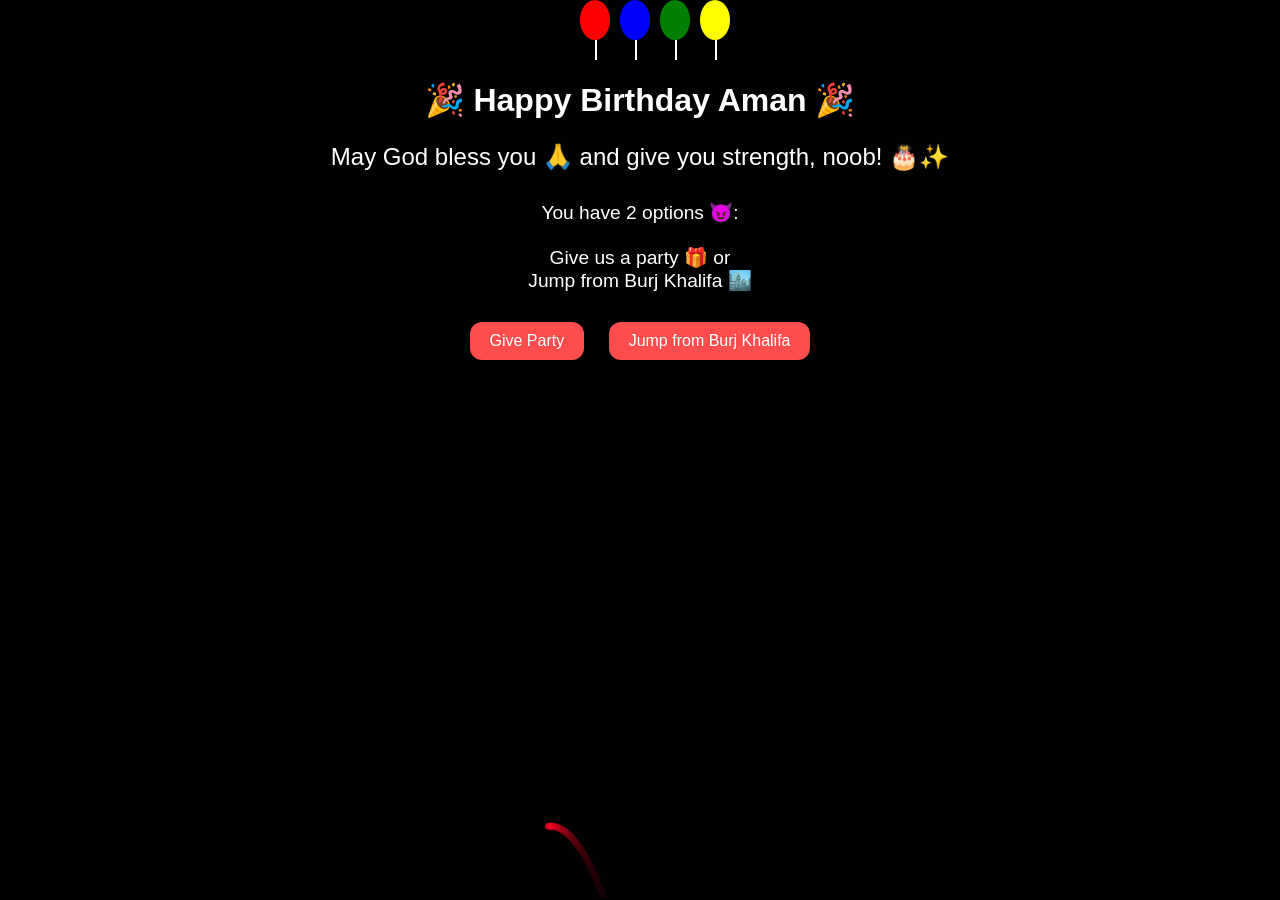
==== index.html @ de8fa401 "Add files via upload" ====
<!DOCTYPE html>
<html lang="en">
<head>
  <meta charset="UTF-8" />
  <meta name="viewport" content="width=device-width, initial-scale=1.0"/>
  <title>Happy Birthday Aman</title>
  <link rel="stylesheet" href="style.css" />
</head>
<body>
  <canvas id="fireworks-canvas"></canvas>

  <audio id="bg-music" autoplay loop>
    <source src="bg.mp3" type="audio/mp3" />
    Your browser does not support the audio element.
  </audio>

  <div class="balloons-container">
    <div class="balloon red"></div>
    <div class="balloon blue"></div>
    <div class="balloon green"></div>
    <div class="balloon yellow"></div>
  </div>

  <div class="main-message">
    <h1>🎉 Happy Birthday Aman 🎉</h1>
    <p class="typing">May God bless you 🙏 and give you strength, noob! 🎂✨</p>
    <p class="question">You have 2 options 😈:<br><br>Give us a party 🎁 or<br>Jump from Burj Khalifa 🏙️</p>

    <div class="buttons">
      <button onclick="showResponse('party')">Give Party</button>
      <button onclick="showResponse('jump')">Jump from Burj Khalifa</button>
    </div>

    <p class="response" id="responseBox"></p>
  </div>

  <script src="script.js"></script>
</body>
</html>
---- style.css ----
body {
  margin: 0;
  padding: 0;
  font-family: 'Segoe UI', sans-serif;
  color: white;
  background: linear-gradient(135deg, #1a1a2e, #16213e);
  overflow: hidden;
  text-align: center;
}

canvas#fireworks-canvas {
  position: fixed;
  top: 0;
  left: 0;
  z-index: 0;
  width: 100vw;
  height: 100vh;
  pointer-events: none;
}

.main-message {
  position: relative;
  z-index: 2;
  padding-top: 60px;
}

.typing {
  font-size: 1.5rem;
}

.question {
  margin-top: 30px;
  font-size: 1.2rem;
}

.buttons button {
  padding: 10px 20px;
  margin: 10px;
  font-size: 1rem;
  cursor: pointer;
  border: none;
  border-radius: 12px;
  background-color: #ff4d4d;
  color: white;
  transition: background 0.3s;
}
.buttons button:hover {
  background-color: #ff1a1a;
}

.response {
  margin-top: 20px;
  font-size: 1.2rem;
}

.balloons-container {
  position: absolute;
  top: 0;
  left: 50%;
  transform: translateX(-50%);
  z-index: 2;
}

.balloon {
  width: 30px;
  height: 40px;
  border-radius: 50% 50% 50% 50%;
  position: absolute;
  animation: float 6s ease-in-out infinite;
}

.balloon::after {
  content: '';
  position: absolute;
  bottom: -20px;
  left: 50%;
  width: 2px;
  height: 20px;
  background: white;
}

.balloon.red { background: red; left: -60px; animation-delay: 0s; }
.balloon.blue { background: blue; left: -20px; animation-delay: 1s; }
.balloon.green { background: green; left: 20px; animation-delay: 2s; }
.balloon.yellow { background: yellow; left: 60px; animation-delay: 3s; }

@keyframes float {
  0% { transform: translateY(0) rotate(0); }
  50% { transform: translateY(-200px) rotate(20deg); }
  100% { transform: translateY(0) rotate(-20deg); }
}
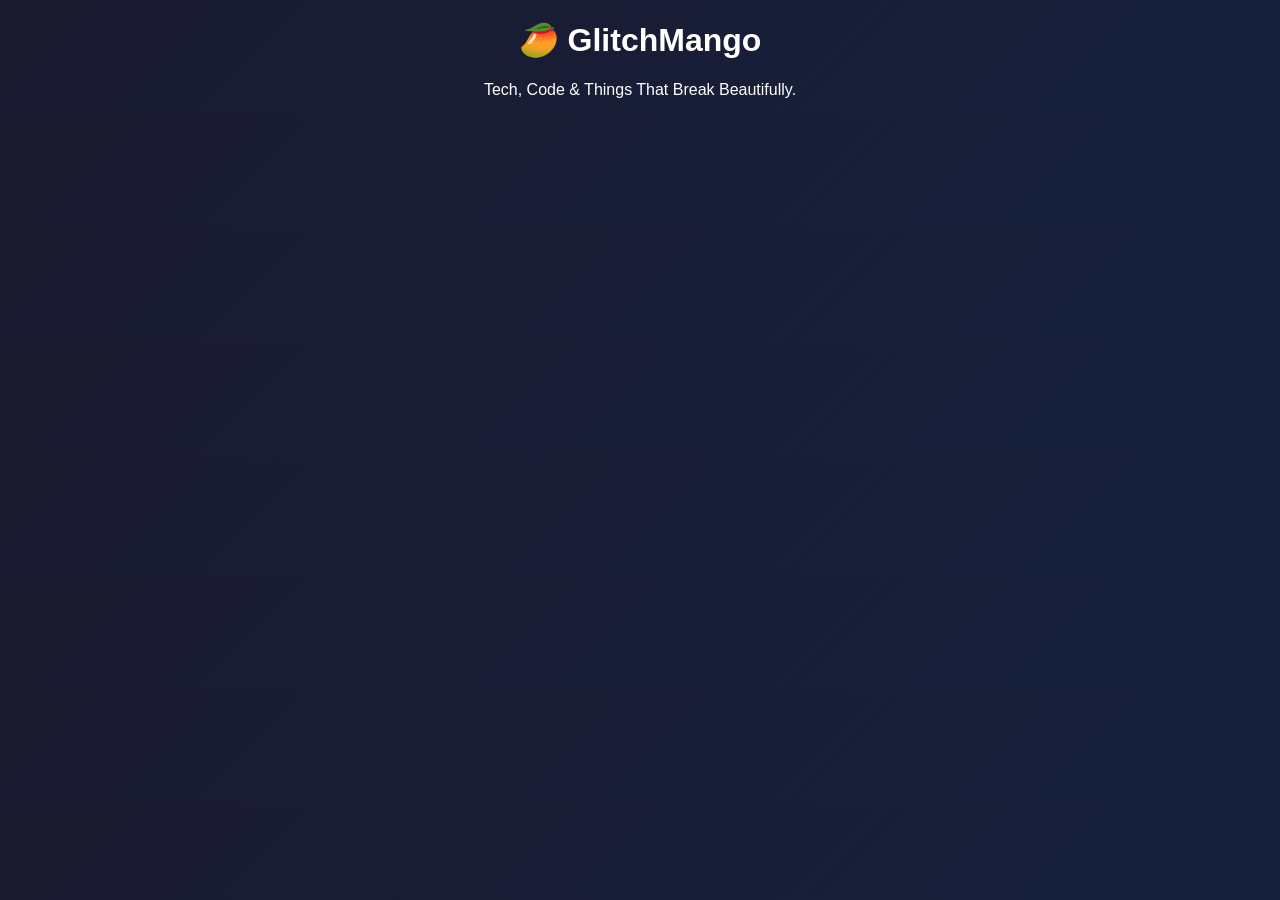
==== commit bd5fc57b: "Convert repository to GlitchMango site" ====
--- a/index.html
+++ b/index.html
@@ -1,39 +1,5 @@
 <!DOCTYPE html>
 <html lang="en">
-<head>
-  <meta charset="UTF-8" />
-  <meta name="viewport" content="width=device-width, initial-scale=1.0"/>
-  <title>Happy Birthday Aman</title>
-  <link rel="stylesheet" href="style.css" />
-</head>
-<body>
-  <canvas id="fireworks-canvas"></canvas>
-
-  <audio id="bg-music" autoplay loop>
-    <source src="bg.mp3" type="audio/mp3" />
-    Your browser does not support the audio element.
-  </audio>
-
-  <div class="balloons-container">
-    <div class="balloon red"></div>
-    <div class="balloon blue"></div>
-    <div class="balloon green"></div>
-    <div class="balloon yellow"></div>
-  </div>
-
-  <div class="main-message">
-    <h1>🎉 Happy Birthday Aman 🎉</h1>
-    <p class="typing">May God bless you 🙏 and give you strength, noob! 🎂✨</p>
-    <p class="question">You have 2 options 😈:<br><br>Give us a party 🎁 or<br>Jump from Burj Khalifa 🏙️</p>
-
-    <div class="buttons">
-      <button onclick="showResponse('party')">Give Party</button>
-      <button onclick="showResponse('jump')">Jump from Burj Khalifa</button>
-    </div>
-
-    <p class="response" id="responseBox"></p>
-  </div>
-
-  <script src="script.js"></script>
-</body>
+<head><meta charset="UTF-8"><meta name="viewport" content="width=device-width, initial-scale=1.0"><title>GlitchMango</title><link rel="stylesheet" href="style.css"></head>
+<body><main><h1>🥭 GlitchMango</h1><p>Tech, Code & Things That Break Beautifully.</p></main></body>
 </html>
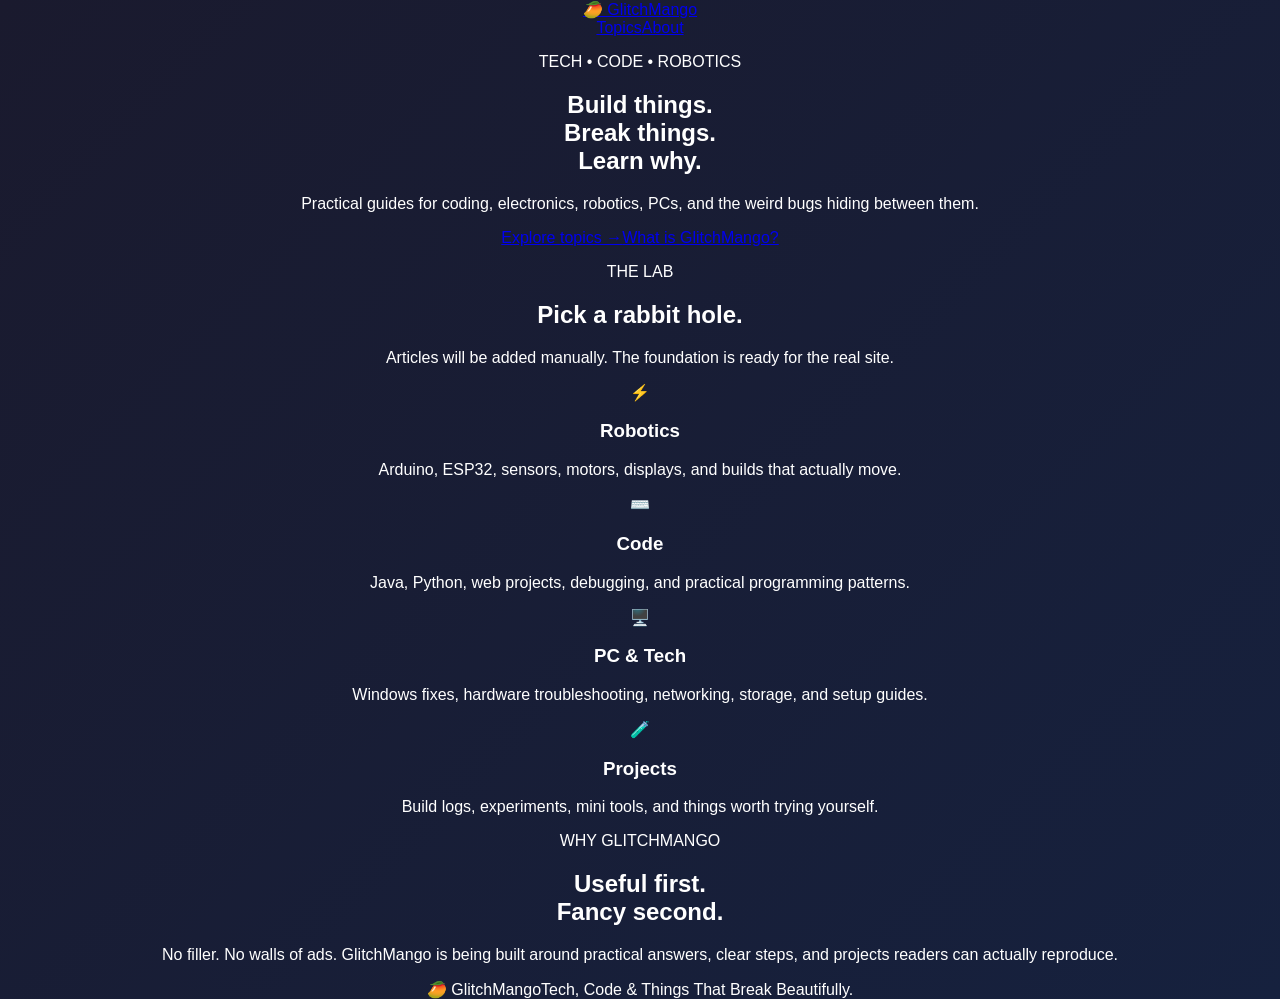
==== commit 1cb87ffe: "feat: make GlitchMango the main site" ====
--- a/index.html
+++ b/index.html
@@ -1,5 +1,17 @@
-<!DOCTYPE html>
+<!doctype html>
 <html lang="en">
-<head><meta charset="UTF-8"><meta name="viewport" content="width=device-width, initial-scale=1.0"><title>GlitchMango</title><link rel="stylesheet" href="style.css"></head>
-<body><main><h1>🥭 GlitchMango</h1><p>Tech, Code & Things That Break Beautifully.</p></main></body>
-</html>
+<head>
+<meta charset="UTF-8"><meta name="viewport" content="width=device-width,initial-scale=1">
+<meta name="description" content="GlitchMango — Tech, Code & Things That Break Beautifully.">
+<title>GlitchMango 🥭 | Tech, Code & Things That Break Beautifully</title>
+<link rel="stylesheet" href="style.css">
+</head>
+<body>
+<header class="site-nav"><a class="brand" href="#top">🥭 GlitchMango</a><nav><a href="#topics">Topics</a><a href="#about">About</a></nav></header>
+<main id="top">
+<section class="hero"><div class="grid"></div><div class="hero-copy"><p class="eyebrow">TECH • CODE • ROBOTICS</p><h1>Build things.<br><b>Break things.</b><br>Learn why.</h1><p class="lede">Practical guides for coding, electronics, robotics, PCs, and the weird bugs hiding between them.</p><div class="buttons"><a class="btn primary" href="#topics">Explore topics →</a><a class="btn" href="#about">What is GlitchMango?</a></div></div><i class="orb one"></i><i class="orb two"></i></section>
+<section id="topics" class="section"><div class="section-head"><div><p class="eyebrow">THE LAB</p><h2>Pick a rabbit hole.</h2></div><p>Articles will be added manually. The foundation is ready for the real site.</p></div><div class="cards"><article><span>⚡</span><h3>Robotics</h3><p>Arduino, ESP32, sensors, motors, displays, and builds that actually move.</p></article><article><span>⌨️</span><h3>Code</h3><p>Java, Python, web projects, debugging, and practical programming patterns.</p></article><article><span>🖥️</span><h3>PC & Tech</h3><p>Windows fixes, hardware troubleshooting, networking, storage, and setup guides.</p></article><article><span>🧪</span><h3>Projects</h3><p>Build logs, experiments, mini tools, and things worth trying yourself.</p></article></div></section>
+<section id="about" class="section about"><div><p class="eyebrow">WHY GLITCHMANGO</p><h2>Useful first.<br>Fancy second.</h2></div><p>No filler. No walls of ads. GlitchMango is being built around practical answers, clear steps, and projects readers can actually reproduce.</p></section>
+</main><footer><span>🥭 GlitchMango</span><span>Tech, Code & Things That Break Beautifully.</span></footer>
+<script>document.querySelectorAll('a[href^="#"]').forEach(a=>a.addEventListener('click',e=>{const el=document.querySelector(a.getAttribute('href'));if(el){e.preventDefault();el.scrollIntoView({behavior:'smooth'})}}));</script>
+</body></html>
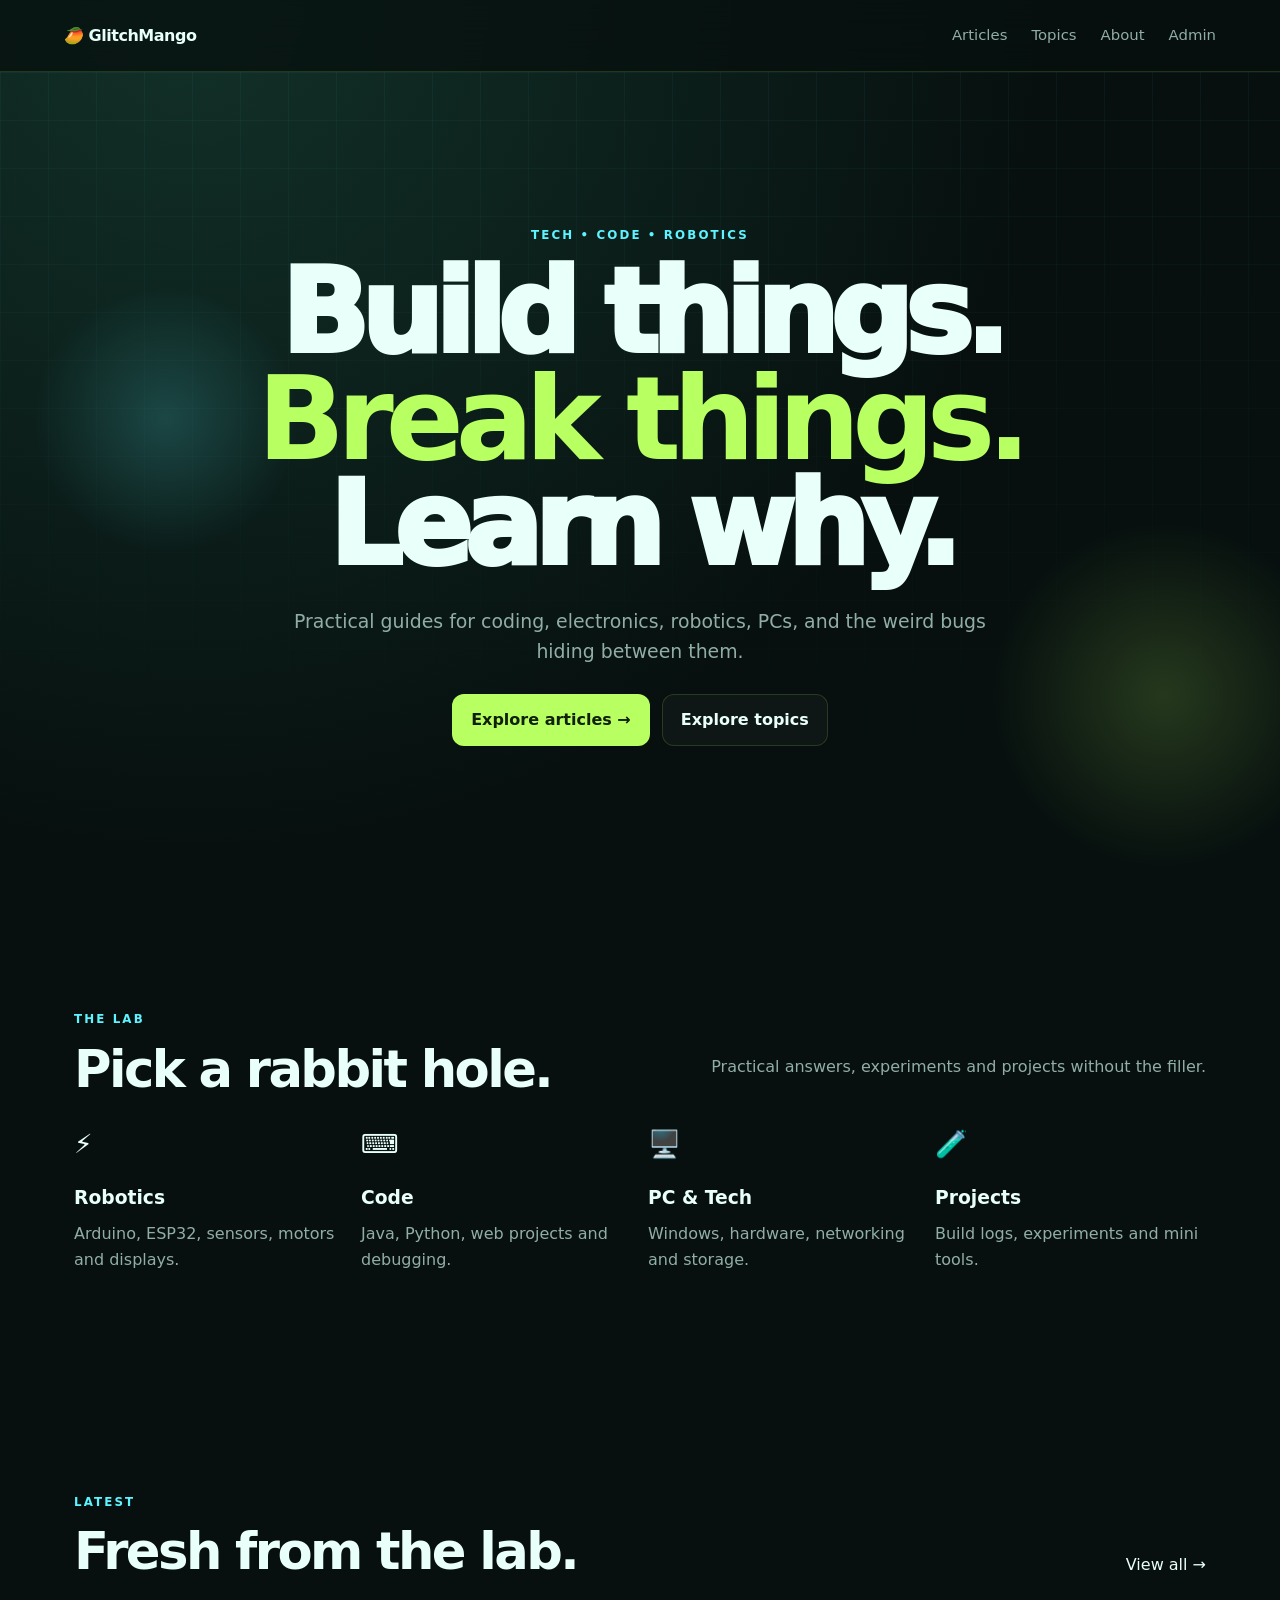
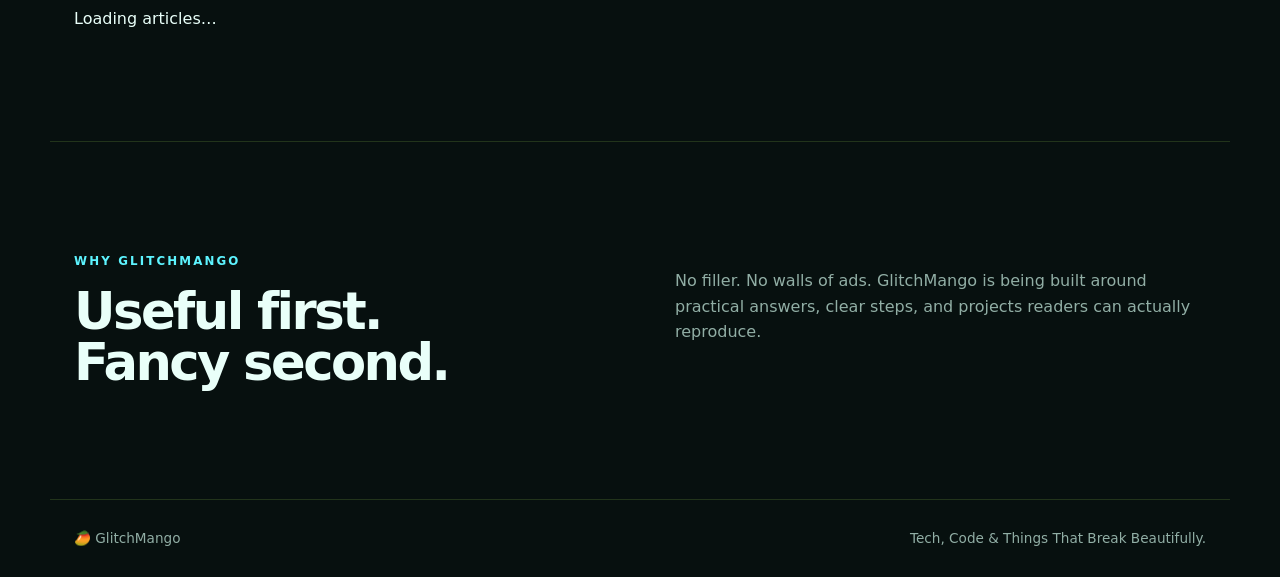
==== commit dcaae072: "feat: connect homepage to article system" ====
--- a/index.html
+++ b/index.html
@@ -1,17 +1 @@
-<!doctype html>
-<html lang="en">
-<head>
-<meta charset="UTF-8"><meta name="viewport" content="width=device-width,initial-scale=1">
-<meta name="description" content="GlitchMango — Tech, Code & Things That Break Beautifully.">
-<title>GlitchMango 🥭 | Tech, Code & Things That Break Beautifully</title>
-<link rel="stylesheet" href="style.css">
-</head>
-<body>
-<header class="site-nav"><a class="brand" href="#top">🥭 GlitchMango</a><nav><a href="#topics">Topics</a><a href="#about">About</a></nav></header>
-<main id="top">
-<section class="hero"><div class="grid"></div><div class="hero-copy"><p class="eyebrow">TECH • CODE • ROBOTICS</p><h1>Build things.<br><b>Break things.</b><br>Learn why.</h1><p class="lede">Practical guides for coding, electronics, robotics, PCs, and the weird bugs hiding between them.</p><div class="buttons"><a class="btn primary" href="#topics">Explore topics →</a><a class="btn" href="#about">What is GlitchMango?</a></div></div><i class="orb one"></i><i class="orb two"></i></section>
-<section id="topics" class="section"><div class="section-head"><div><p class="eyebrow">THE LAB</p><h2>Pick a rabbit hole.</h2></div><p>Articles will be added manually. The foundation is ready for the real site.</p></div><div class="cards"><article><span>⚡</span><h3>Robotics</h3><p>Arduino, ESP32, sensors, motors, displays, and builds that actually move.</p></article><article><span>⌨️</span><h3>Code</h3><p>Java, Python, web projects, debugging, and practical programming patterns.</p></article><article><span>🖥️</span><h3>PC & Tech</h3><p>Windows fixes, hardware troubleshooting, networking, storage, and setup guides.</p></article><article><span>🧪</span><h3>Projects</h3><p>Build logs, experiments, mini tools, and things worth trying yourself.</p></article></div></section>
-<section id="about" class="section about"><div><p class="eyebrow">WHY GLITCHMANGO</p><h2>Useful first.<br>Fancy second.</h2></div><p>No filler. No walls of ads. GlitchMango is being built around practical answers, clear steps, and projects readers can actually reproduce.</p></section>
-</main><footer><span>🥭 GlitchMango</span><span>Tech, Code & Things That Break Beautifully.</span></footer>
-<script>document.querySelectorAll('a[href^="#"]').forEach(a=>a.addEventListener('click',e=>{const el=document.querySelector(a.getAttribute('href'));if(el){e.preventDefault();el.scrollIntoView({behavior:'smooth'})}}));</script>
-</body></html>+<!doctype html><html lang="en"><head><meta charset="utf-8"><meta name="viewport" content="width=device-width,initial-scale=1"><meta name="description" content="GlitchMango — Tech, Code & Things That Break Beautifully."><title>GlitchMango 🥭 | Tech, Code & Things That Break Beautifully</title><link rel="stylesheet" href="style.css"></head><body><header class="site-nav"><a class="brand" href="/">🥭 GlitchMango</a><nav><a href="/articles.html">Articles</a><a href="#topics">Topics</a><a href="#about">About</a><a href="/admin.html">Admin</a></nav></header><main><section class="hero"><div class="grid"></div><div class="hero-copy"><p class="eyebrow">TECH • CODE • ROBOTICS</p><h1>Build things.<br><b>Break things.</b><br>Learn why.</h1><p class="lede">Practical guides for coding, electronics, robotics, PCs, and the weird bugs hiding between them.</p><div class="buttons"><a class="btn primary" href="/articles.html">Explore articles →</a><a class="btn" href="#topics">Explore topics</a></div></div><i class="orb one"></i><i class="orb two"></i></section><section id="topics" class="section"><div class="section-head"><div><p class="eyebrow">THE LAB</p><h2>Pick a rabbit hole.</h2></div><p>Practical answers, experiments and projects without the filler.</p></div><div class="cards"><a class="topic-card" href="/articles.html?category=Robotics"><span>⚡</span><h3>Robotics</h3><p>Arduino, ESP32, sensors, motors and displays.</p></a><a class="topic-card" href="/articles.html?category=Code"><span>⌨️</span><h3>Code</h3><p>Java, Python, web projects and debugging.</p></a><a class="topic-card" href="/articles.html?category=PC%20%26%20Tech"><span>🖥️</span><h3>PC & Tech</h3><p>Windows, hardware, networking and storage.</p></a><a class="topic-card" href="/articles.html?category=Projects"><span>🧪</span><h3>Projects</h3><p>Build logs, experiments and mini tools.</p></a></div></section><section class="section"><div class="section-head"><div><p class="eyebrow">LATEST</p><h2>Fresh from the lab.</h2></div><a class="read" href="/articles.html">View all →</a></div><div id="latest" class="article-grid"><div class="empty">Loading articles…</div></div></section><section id="about" class="section about"><div><p class="eyebrow">WHY GLITCHMANGO</p><h2>Useful first.<br>Fancy second.</h2></div><p>No filler. No walls of ads. GlitchMango is being built around practical answers, clear steps, and projects readers can actually reproduce.</p></section></main><footer><span>🥭 GlitchMango</span><span>Tech, Code & Things That Break Beautifully.</span></footer><script src="script.js"></script></body></html>
--- a/style.css
+++ b/style.css
@@ -1,91 +1,5 @@
-body {
-  margin: 0;
-  padding: 0;
-  font-family: 'Segoe UI', sans-serif;
-  color: white;
-  background: linear-gradient(135deg, #1a1a2e, #16213e);
-  overflow: hidden;
-  text-align: center;
-}
-
-canvas#fireworks-canvas {
-  position: fixed;
-  top: 0;
-  left: 0;
-  z-index: 0;
-  width: 100vw;
-  height: 100vh;
-  pointer-events: none;
-}
-
-.main-message {
-  position: relative;
-  z-index: 2;
-  padding-top: 60px;
-}
-
-.typing {
-  font-size: 1.5rem;
-}
-
-.question {
-  margin-top: 30px;
-  font-size: 1.2rem;
-}
-
-.buttons button {
-  padding: 10px 20px;
-  margin: 10px;
-  font-size: 1rem;
-  cursor: pointer;
-  border: none;
-  border-radius: 12px;
-  background-color: #ff4d4d;
-  color: white;
-  transition: background 0.3s;
-}
-.buttons button:hover {
-  background-color: #ff1a1a;
-}
-
-.response {
-  margin-top: 20px;
-  font-size: 1.2rem;
-}
-
-.balloons-container {
-  position: absolute;
-  top: 0;
-  left: 50%;
-  transform: translateX(-50%);
-  z-index: 2;
-}
-
-.balloon {
-  width: 30px;
-  height: 40px;
-  border-radius: 50% 50% 50% 50%;
-  position: absolute;
-  animation: float 6s ease-in-out infinite;
-}
-
-.balloon::after {
-  content: '';
-  position: absolute;
-  bottom: -20px;
-  left: 50%;
-  width: 2px;
-  height: 20px;
-  background: white;
-}
-
-.balloon.red { background: red; left: -60px; animation-delay: 0s; }
-.balloon.blue { background: blue; left: -20px; animation-delay: 1s; }
-.balloon.green { background: green; left: 20px; animation-delay: 2s; }
-.balloon.yellow { background: yellow; left: 60px; animation-delay: 3s; }
-
-@keyframes float {
-  0% { transform: translateY(0) rotate(0); }
-  50% { transform: translateY(-200px) rotate(20deg); }
-  100% { transform: translateY(0) rotate(-20deg); }
-}
+:root{--bg:#07100f;--text:#e9fff9;--muted:#91aea5;--lime:#b8ff62;--cyan:#5df4ff;--line:rgba(184,255,98,.15)}
+*{box-sizing:border-box}html{scroll-behavior:smooth}body{margin:0;background:radial-gradient(circle at 15% 0,#123129 0,transparent 35%),var(--bg);color:var(--text);font:16px/1.6 Inter,ui-sans-serif,system-ui,-apple-system,Segoe UI,sans-serif}.site-nav{height:72px;position:sticky;top:0;z-index:5;display:flex;align-items:center;justify-content:space-between;padding:0 clamp(18px,5vw,72px);background:rgba(7,16,15,.76);backdrop-filter:blur(16px);border-bottom:1px solid var(--line)}.brand{font-weight:900;letter-spacing:-.03em}nav{display:flex;gap:24px;color:var(--muted);font-size:.93rem}nav a:hover{color:var(--text)}a{text-decoration:none;color:inherit}
+.hero{min-height:calc(100vh - 72px);position:relative;overflow:hidden;display:grid;place-items:center;padding:72px 20px}.grid{position:absolute;inset:0;background-image:linear-gradient(rgba(93,244,255,.045) 1px,transparent 1px),linear-gradient(90deg,rgba(93,244,255,.045) 1px,transparent 1px);background-size:48px 48px;mask-image:linear-gradient(#000,transparent 84%)}.hero-copy{text-align:center;max-width:980px;position:relative;z-index:2}.eyebrow{font-size:.74rem;letter-spacing:.18em;color:var(--cyan);font-weight:850;margin:0 0 15px}.hero h1{font-size:clamp(3.2rem,9vw,7.8rem);line-height:.92;letter-spacing:-.07em;margin:0;font-weight:950}.hero h1 b{color:var(--lime)}.lede{max-width:720px;margin:28px auto;color:var(--muted);font-size:clamp(1rem,2vw,1.18rem)}.buttons{display:flex;justify-content:center;flex-wrap:wrap;gap:12px}.btn{padding:12px 18px;border:1px solid var(--line);border-radius:12px;font-weight:800;background:rgba(255,255,255,.03)}.primary{background:var(--lime);color:#112008}.orb{position:absolute;border-radius:50%;filter:blur(2px);opacity:.55}.one{width:280px;height:280px;left:2%;top:25%;background:radial-gradient(circle,#5df4ff55,transparent 68%)}.two{width:360px;height:360px;right:-5%;bottom:3%;background:radial-gradient(circle,#b8ff6250,transparent 68%)}
+.section{max-width:1180px;margin:auto;padding:110px 24px}.section-head{display:flex;justify-content:space-between;align-items:end;gap:30px;margin-bottom:28px}.section h2{font-size:clamp(2rem,4vw,3.5rem);line-height:1;letter-spacing:-.05em;margin:0}.section-head>p,.about>p{color:var(--muted);max-width:540px}.cards{display:grid;grid-template-columns:repeat(4,1fr);gap:16px}.cards article{padding:24px;border:1px solid var(--line);border-radius:18px;background:linear-gradient(180deg,rgba(255,255,255,.045),rgba(255,255,255,.012));transition:transform .2s,border-color .2s}.cards article:hover{transform:translateY(-5px);border-color:rgba(93,244,255,.32)}.cards span{font-size:1.65rem}.cards h3{margin:18px 0 8px}.cards p{margin:0;color:var(--muted)}.about{display:grid;grid-template-columns:1fr 1fr;gap:70px;border-top:1px solid var(--line)}footer{max-width:1180px;margin:auto;border-top:1px solid var(--line);padding:28px 24px;display:flex;justify-content:space-between;gap:18px;color:var(--muted);font-size:.85rem}
+@media(max-width:820px){.cards{grid-template-columns:repeat(2,1fr)}.section-head,.about{grid-template-columns:1fr;display:grid}}@media(max-width:520px){nav{display:none}.hero{padding:56px 18px}.cards{grid-template-columns:1fr}.section{padding:80px 20px}.section-head{gap:12px}footer{flex-direction:column}}
